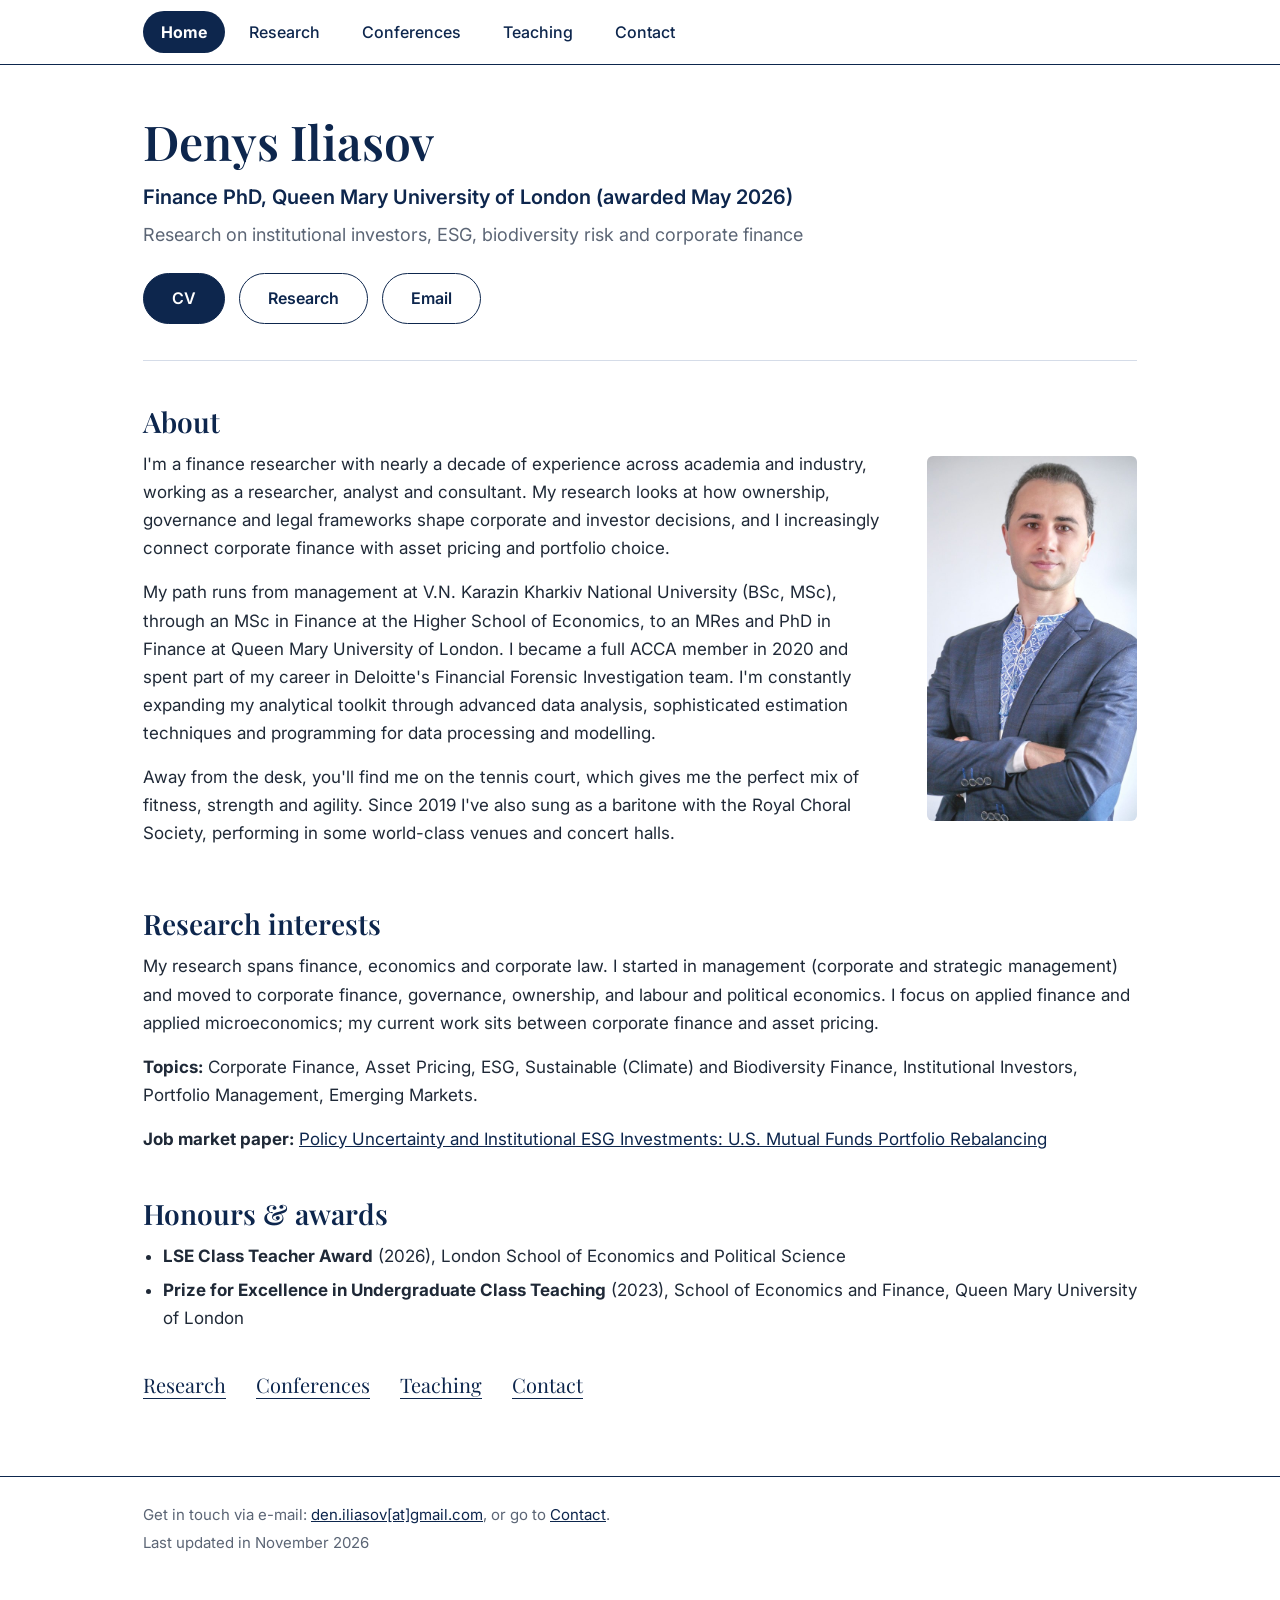
==== index.html @ 9285dba3 "Add files via upload" ====
<!doctype html>
<html lang="en">
<head>
<meta charset="utf-8">
<meta name="viewport" content="width=device-width, initial-scale=1">
<title>Denys Iliasov | Finance Researcher</title>
<meta name="description" content="Denys Iliasov, finance researcher (PhD, Queen Mary University of London): research on institutional investors, ESG, biodiversity risk and corporate finance.">
<link rel="preconnect" href="https://fonts.googleapis.com">
<link rel="preconnect" href="https://fonts.gstatic.com" crossorigin>
<link href="https://fonts.googleapis.com/css2?family=Inter:wght@400;500;600;700&family=Playfair+Display:wght@500;600;700&display=swap" rel="stylesheet">
<link rel="stylesheet" href="style.css">
</head>
<body id="top">
<header class="site-header"><div class="wrap">
<button class="menu-toggle" aria-label="Menu" aria-expanded="false" onclick="var n=document.getElementById('nav');var o=n.classList.toggle('open');this.setAttribute('aria-expanded',o)"><svg width="26" height="26" viewBox="0 0 24 24" fill="none" stroke="currentColor" stroke-width="2" stroke-linecap="round"><path d="M3 6h18M3 12h18M3 18h18"/></svg></button>
<nav class="nav" id="nav" aria-label="Main"><a href="index.html" aria-current="page">Home</a><a href="research.html">Research</a><a href="conferences.html">Conferences</a><a href="teaching.html">Teaching</a><a href="contact.html">Contact</a></nav>
</div></header>
<main class="wrap page-body">

<h1>Denys Iliasov</h1>
<p class="lead">Finance PhD, Queen Mary University of London (awarded May 2026)</p>
<p class="tagline">Research on institutional investors, ESG, biodiversity risk and corporate finance</p>
<div class="btn-row">
<a class="btn primary" href="https://drive.google.com/file/d/1fofZwq5YDxFXR__gY8k_tHYJ46gPf6g5/view?usp=sharing" target="_blank" rel="noopener">CV</a>
<a class="btn" href="research.html">Research</a>
<a class="btn" href="mailto:den.iliasov@gmail.com">Email</a>
</div>
<hr class="divider">

<h2>About</h2>
<div class="about">
<div class="text">
<p>I'm a finance researcher with nearly a decade of experience across academia and industry, working as a researcher, analyst and consultant. My research looks at how ownership, governance and legal frameworks shape corporate and investor decisions, and I increasingly connect corporate finance with asset pricing and portfolio choice.</p>
<p>My path runs from management at V.N. Karazin Kharkiv National University (BSc, MSc), through an MSc in Finance at the Higher School of Economics, to an MRes and PhD in Finance at Queen Mary University of London. I became a full ACCA member in 2020 and spent part of my career in Deloitte's Financial Forensic Investigation team. I'm constantly expanding my analytical toolkit through advanced data analysis, sophisticated estimation techniques and programming for data processing and modelling.</p>
<p>Away from the desk, you'll find me on the tennis court, which gives me the perfect mix of fitness, strength and agility. Since 2019 I've also sung as a baritone with the Royal Choral Society, performing in some world-class venues and concert halls.</p>
</div>
<img src="images/profile.jpg" alt="Denys Iliasov" width="210">
</div>

<h2>Research interests</h2>
<p>My research spans finance, economics and corporate law. I started in management (corporate and strategic management) and moved to corporate finance, governance, ownership, and labour and political economics. I focus on applied finance and applied microeconomics; my current work sits between corporate finance and asset pricing.</p>
<p><strong>Topics:</strong> Corporate Finance, Asset Pricing, ESG, Sustainable (Climate) and Biodiversity Finance, Institutional Investors, Portfolio Management, Emerging Markets.</p>
<p><strong>Job market paper:</strong> <a href="research.html#working-papers">Policy Uncertainty and Institutional ESG Investments: U.S. Mutual Funds Portfolio Rebalancing</a></p>

<h2>Honours &amp; awards</h2>
<ul class="awards">
<li><strong>LSE Class Teacher Award</strong> (2026), London School of Economics and Political Science</li>
<li><strong>Prize for Excellence in Undergraduate Class Teaching</strong> (2023), School of Economics and Finance, Queen Mary University of London</li>
</ul>

<ul class="link-row">
<li><a href="research.html">Research</a></li>
<li><a href="conferences.html">Conferences</a></li>
<li><a href="teaching.html">Teaching</a></li>
<li><a href="contact.html">Contact</a></li>
</ul>

</main>
<footer class="site-footer"><div class="wrap">
<p>Get in touch via e-mail: <a href="mailto:den.iliasov@gmail.com">den.iliasov[at]gmail.com</a>, or go to <a href="contact.html">Contact</a>.</p>
<p>Last updated in November 2026</p>
</div></footer>
</body>
</html>
---- style.css ----
:root{
  --navy:#0D264D;
  --navy-tint:#E8EDF5;
  --text:#1F2937;
  --muted:#5B6575;
  --bg:#FFFFFF;
  --line:#D5DCE8;
  --serif:'Playfair Display',Georgia,'Times New Roman',serif;
  --sans:'Inter',system-ui,-apple-system,'Segoe UI',Roboto,Arial,sans-serif;
}
*{box-sizing:border-box}
html{scroll-behavior:smooth}
body{margin:0;background:var(--bg);color:var(--text);font-family:var(--sans);font-size:17px;line-height:1.65;-webkit-text-size-adjust:100%}
.wrap{max-width:1040px;margin:0 auto;padding:0 23px}
/* header / menu */
.site-header{border-bottom:1.5px solid var(--navy);background:#fff;position:sticky;top:0;z-index:10}
.site-header .wrap{display:flex;align-items:center;min-height:64px}
.nav{display:flex;gap:6px;flex-wrap:wrap}
.nav a{font-family:var(--sans);font-size:16px;color:var(--navy);text-decoration:none;padding:8px 18px;border-radius:999px;font-weight:500}
.nav a:hover{background:var(--navy-tint)}
.nav a[aria-current="page"]{background:var(--navy);color:#fff;font-weight:700}
.menu-toggle{display:none;margin-left:auto;background:none;border:0;padding:10px;cursor:pointer;color:var(--navy)}
.menu-toggle svg{display:block}
/* type */
h1,h2,h3{font-family:var(--serif);color:var(--navy);font-weight:600;line-height:1.2;margin:0}
h1{font-size:48px;margin:48px 0 10px}
h2{font-size:28px;margin:44px 0 12px}
h3{font-size:22px;margin:30px 0 10px}
p{margin:0 0 16px}
a{color:var(--navy)}
.lead{font-size:20px;color:var(--navy);font-weight:600;margin:0 0 6px}
.tagline{font-size:18px;color:var(--muted);margin:0 0 24px}
/* buttons */
.btn-row{display:flex;gap:14px;flex-wrap:wrap;margin:6px 0 8px}
.btn{display:inline-block;padding:11px 28px;border:1.5px solid var(--navy);border-radius:999px;color:var(--navy);background:#fff;text-decoration:none;font-weight:600;font-size:16px}
.btn:hover{background:var(--navy-tint)}
.btn.primary{background:var(--navy);color:#fff}
.btn.primary:hover{background:#163663}
/* about */
.about{display:flex;gap:44px;align-items:flex-start}
.about .text{flex:1}
.about img{width:210px;height:auto;border-radius:6px;object-fit:cover;flex:none;margin-top:6px;background:var(--navy-tint)}
.divider{border:0;border-top:1px solid var(--line);margin:36px 0 0}
.tag{display:inline-block;font-size:12px;font-weight:700;letter-spacing:.06em;text-transform:uppercase;color:#fff;background:var(--navy);border-radius:4px;padding:2px 8px;margin-bottom:6px}
.link-row{display:flex;gap:30px;flex-wrap:wrap;margin:36px 0 0;padding:0;list-style:none}
.link-row a{font-family:var(--serif);font-size:20px;text-decoration:none;border-bottom:1.5px solid var(--navy)}
.awards{margin:0 0 0;padding-left:20px}
.awards li{margin-bottom:6px}
/* research */
.jump{display:flex;gap:12px;flex-wrap:wrap;margin:8px 0 6px}
.jump a{display:inline-block;padding:8px 20px;border-radius:999px;background:var(--navy-tint);text-decoration:none;font-weight:600;font-size:15px}
.jump a:hover{background:var(--navy);color:#fff}
.paper{margin:0 0 30px}
.paper .title{font-weight:600;color:var(--navy);font-size:18px;margin:0 0 4px}
.paper .ssrn{margin:0 0 8px;font-size:15px;color:var(--muted)}
.paper .ssrn a{word-break:break-all}
.paper .abs{margin:0;font-size:16px}
.wip{padding-left:22px}
.wip li{margin-bottom:8px}
.top{display:inline-block;margin-top:6px;font-size:14px;color:var(--muted);text-decoration:none}
.top:hover{color:var(--navy);text-decoration:underline}
/* lists */
.year{margin:26px 0 0;padding-top:20px;border-top:1px solid var(--line)}
.year:first-of-type{border-top:0;padding-top:0}
.year h3{margin:0 0 8px}
.inst{font-weight:700;margin:14px 0 4px}
ul.mods{margin:0 0 6px;padding-left:22px}
ul.mods li{margin-bottom:3px}
.conf-year{margin:26px 0 0;padding-top:16px;border-top:1px solid var(--line)}
.conf-year:first-of-type{border-top:0;padding-top:0}
.conf-year h3{margin:0 0 8px}
.note{color:var(--muted);font-size:15px}
/* footer */
.site-footer{margin-top:64px;padding:26px 0 40px;border-top:1.5px solid var(--navy);color:var(--muted);font-size:15px}
.site-footer p{margin:0 0 4px}
.page-body{padding-bottom:10px}
/* mobile */
@media (max-width:720px){
  body{font-size:16px}
  h1{font-size:36px;margin-top:32px}
  h2{font-size:24px;margin-top:32px}
  .site-header .wrap{flex-wrap:wrap}
  .menu-toggle{display:block}
  .nav{display:none;width:100%;flex-direction:column;padding:4px 0 14px;gap:4px}
  .nav.open{display:flex}
  .nav a{padding:10px 16px}
  .about{flex-direction:column-reverse;gap:18px}
  .about img{width:150px}
  .btn-row{gap:10px}
  .link-row{gap:18px}
}
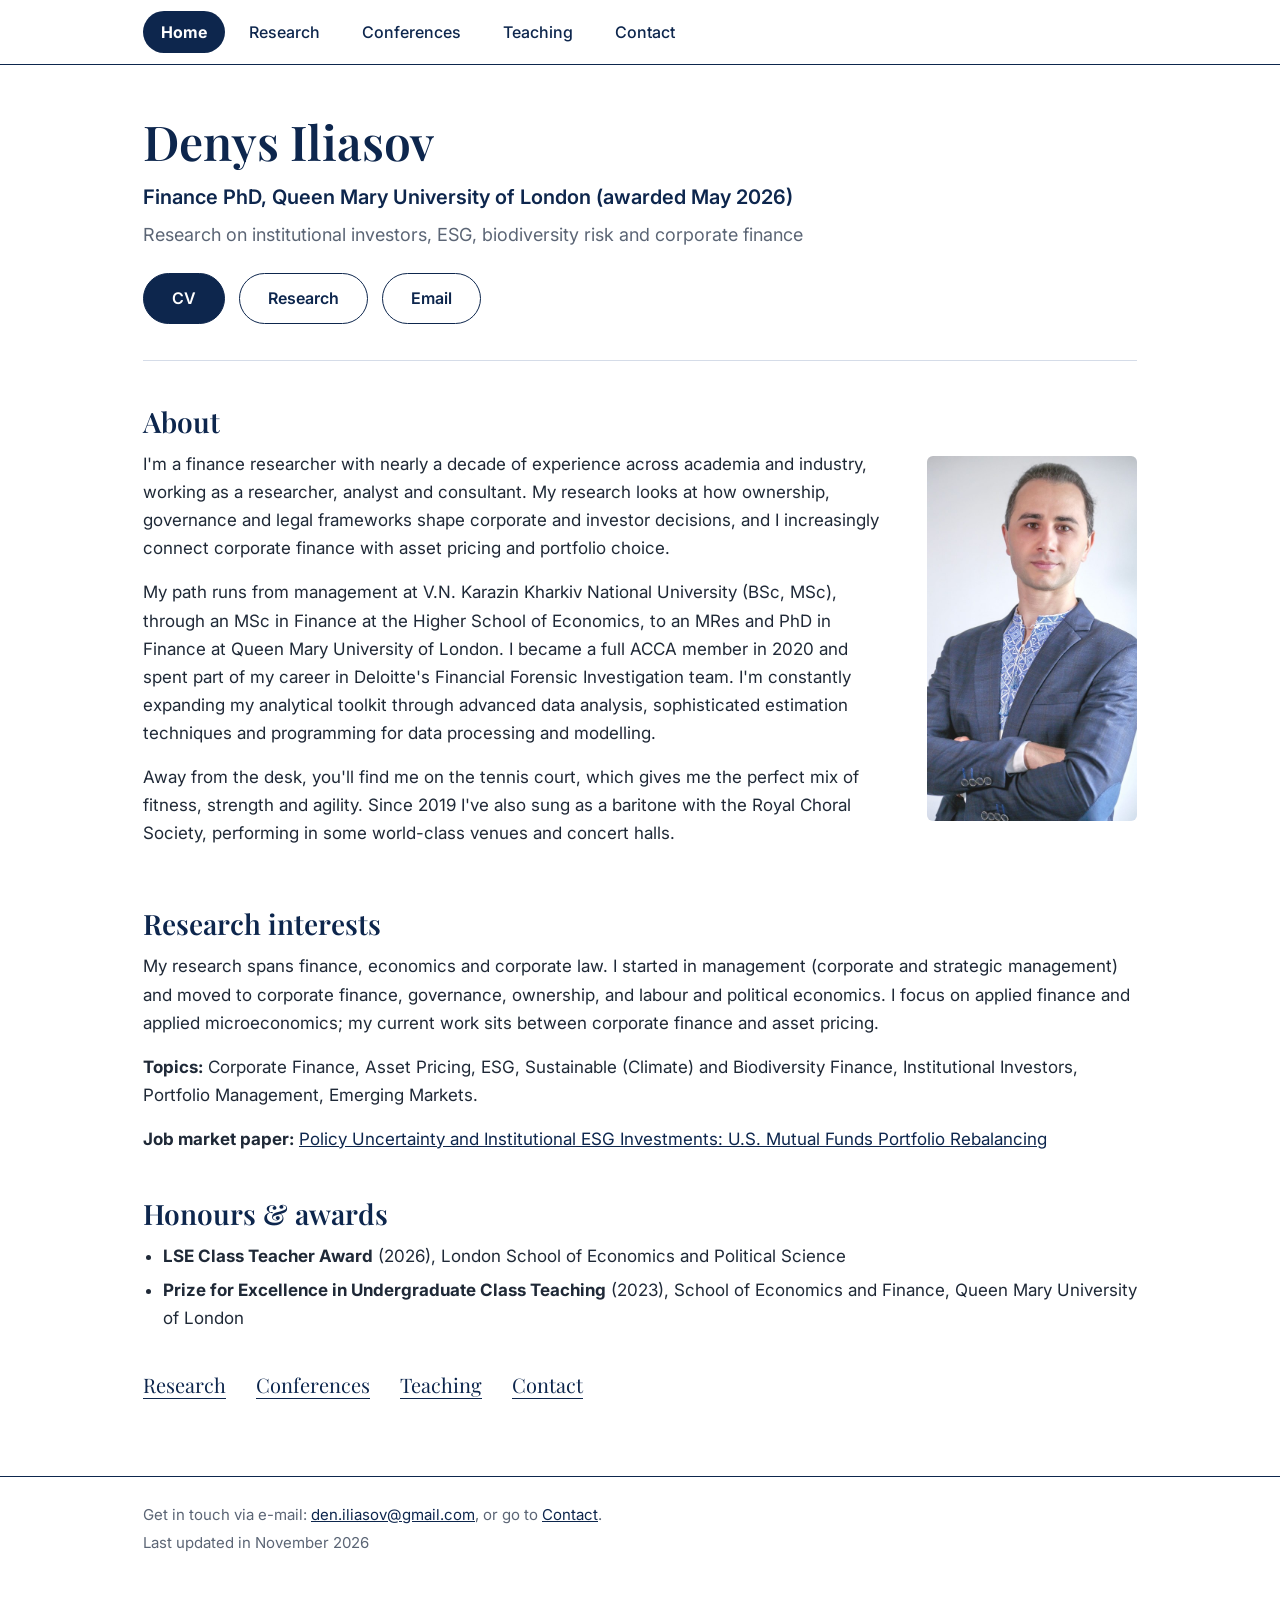
==== commit 5003ede6: "Add files via upload" ====
--- a/index.html
+++ b/index.html
@@ -57,7 +57,7 @@
 
 </main>
 <footer class="site-footer"><div class="wrap">
-<p>Get in touch via e-mail: <a href="mailto:den.iliasov@gmail.com">den.iliasov[at]gmail.com</a>, or go to <a href="contact.html">Contact</a>.</p>
+<p>Get in touch via e-mail: <a href="mailto:den.iliasov@gmail.com">den.iliasov@gmail.com</a>, or go to <a href="contact.html">Contact</a>.</p>
 <p>Last updated in November 2026</p>
 </div></footer>
 </body>
